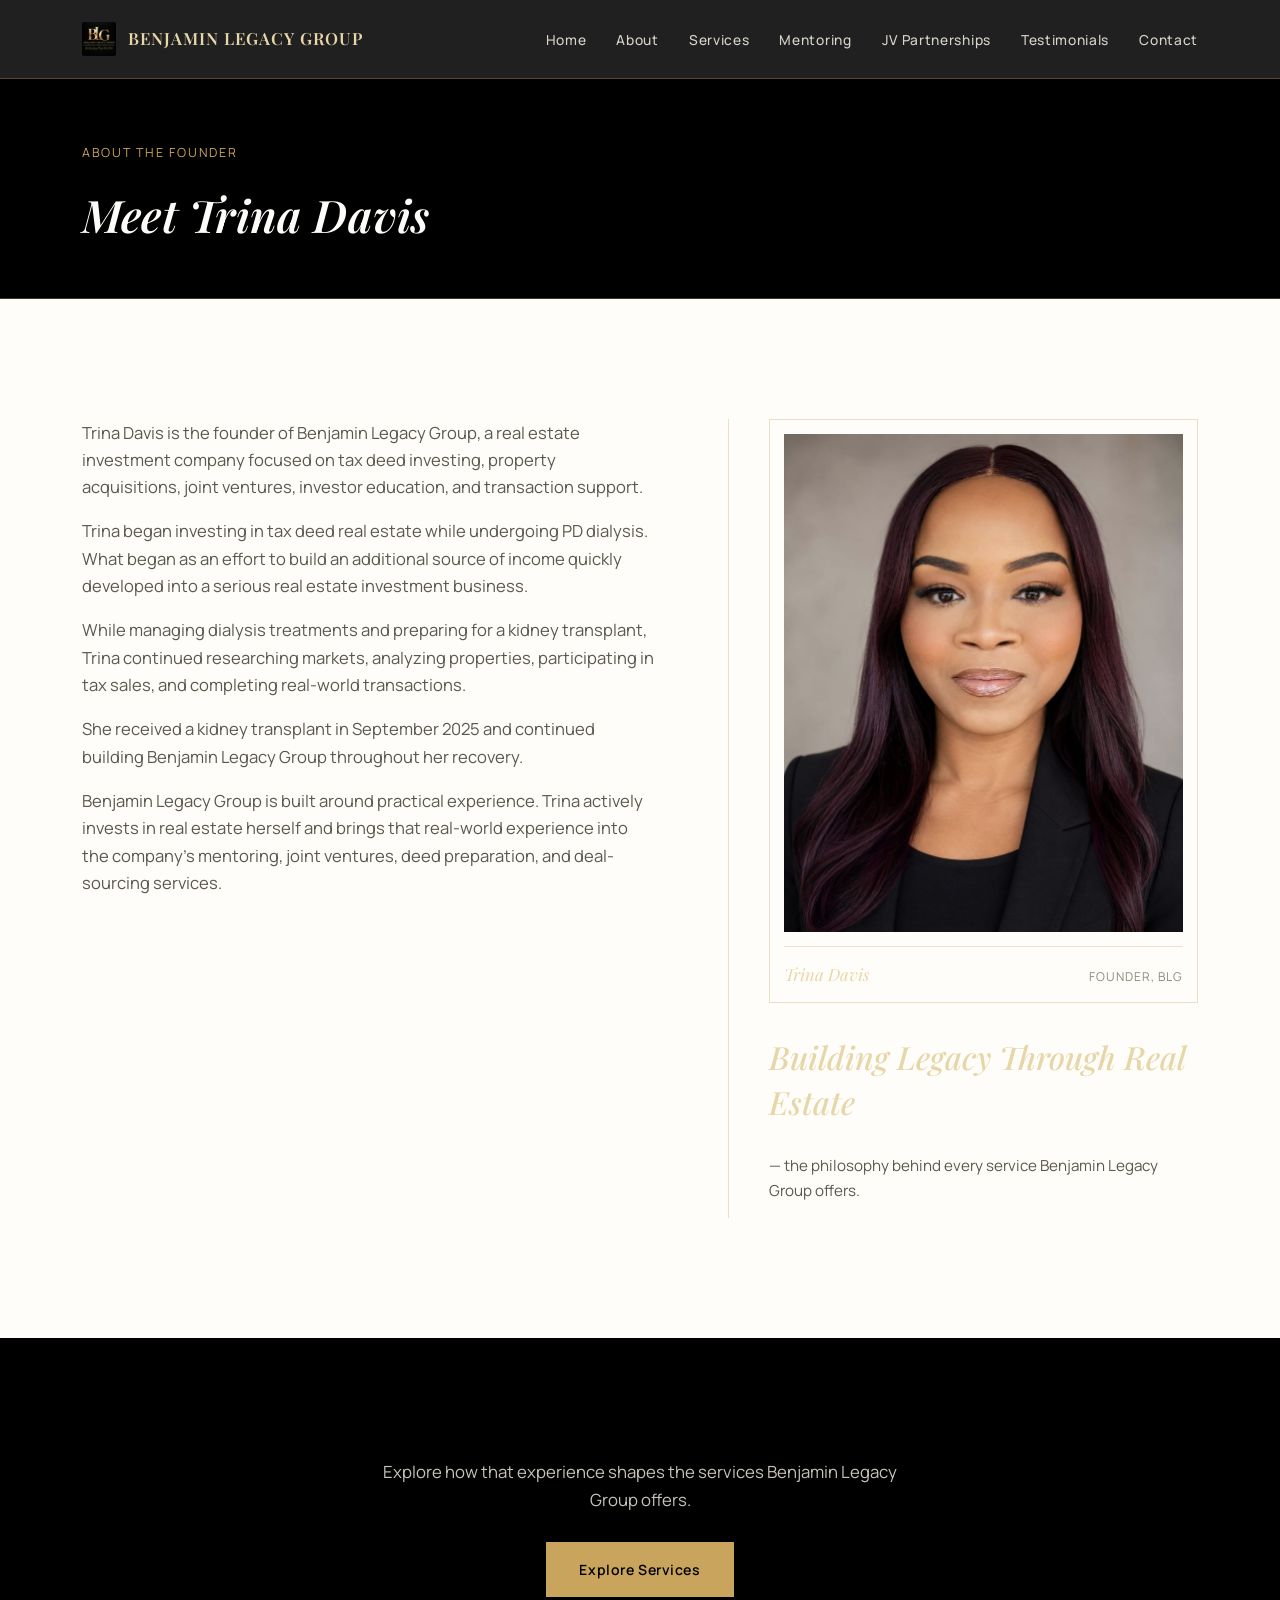
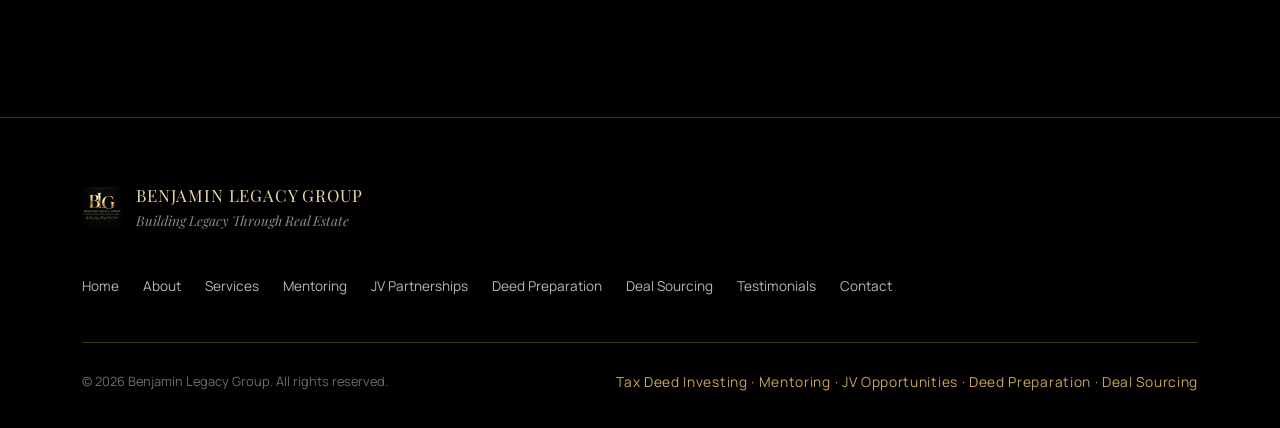
==== about.html @ 8f9baeed "Update about.html" ====
<!DOCTYPE html>
<html lang="en">
<head>
<meta charset="UTF-8">
<meta name="viewport" content="width=device-width, initial-scale=1.0">
<title>About Trina Davis — Benjamin Legacy Group</title>
<link rel="preconnect" href="https://fonts.googleapis.com">
<link rel="preconnect" href="https://fonts.gstatic.com" crossorigin>
<link href="https://fonts.googleapis.com/css2?family=Playfair+Display:ital,wght@0,500;0,600;0,700;1,500;1,600&family=Manrope:wght@400;500;600;700&display=swap" rel="stylesheet">
<link rel="stylesheet" href="styles.css">
</head>
<body>

<nav class="site-nav">
  <div class="nav-row">
    <a href="index.html" class="brand-mark">
      <img src="images/logo-small.jpg" alt="Benjamin Legacy Group mark">
      <span>BENJAMIN&nbsp;LEGACY&nbsp;GROUP</span>
    </a>
    <button class="nav-toggle" id="navToggle" aria-expanded="false" aria-controls="navLinks">Menu</button>
    <ul class="nav-links" id="navLinks">
      <li><a href="index.html">Home</a></li>
      <li><a href="about.html">About</a></li>
      <li class="has-dropdown">
        <a href="services.html">Services</a>
        <ul class="dropdown">
          <li><a href="deed-prep.html">Deed Preparation</a></li>
          <li><a href="deal-sourcing.html">Deal Sourcing</a></li>
        </ul>
      </li>
      <li><a href="mentoring.html">Mentoring</a></li>
      <li><a href="jv.html">JV Partnerships</a></li>
      <li><a href="testimonials.html">Testimonials</a></li>
      <li><a href="contact.html">Contact</a></li>
    </ul>
  </div>
</nav>

<div class="page-header">
  <div class="container">
    <div class="eyebrow">About the Founder</div>
    <h1>Meet Trina Davis</h1>
  </div>
</div>

<section class="on-white">
  <div class="container about-grid">
    <div class="about-copy">
      <p>Trina Davis is the founder of Benjamin Legacy Group, a real estate investment company focused on tax deed investing, property acquisitions, joint ventures, investor education, and transaction support.</p>
      <p>Trina began investing in tax deed real estate while undergoing PD dialysis. What began as an effort to build an additional source of income quickly developed into a serious real estate investment business.</p>
      <p>While managing dialysis treatments and preparing for a kidney transplant, Trina continued researching markets, analyzing properties, participating in tax sales, and completing real-world transactions.</p>
      <p>She received a kidney transplant in September 2025 and continued building Benjamin Legacy Group throughout her recovery.</p>
      <p>Benjamin Legacy Group is built around practical experience. Trina actively invests in real estate herself and brings that real-world experience into the company's mentoring, joint ventures, deed preparation, and deal-sourcing services.</p>
    </div>
    <div class="about-side">
     <div class="founder-photo-frame" style="margin-bottom:32px;">
  <img src="images/headshot.jpg" alt="Trina Davis, founder of Benjamin Legacy Group">
  <div class="founder-photo-cap">
    <span class="fp-name">Trina Davis</span>
    <span class="fp-role">Founder, BLG</span>
  </div>
</div> <div class="founder-quote">Building Legacy Through Real Estate</div>
      <p class="signoff">— the philosophy behind every service Benjamin Legacy Group offers.</p>
    </div>
  </div>
</section>

<section class="on-dark">
  <div class="container" style="text-align:center;">
    <p style="max-width:560px; margin:0 auto 28px; color:#c7c3b8; font-size:1.05rem;">Explore how that experience shapes the services Benjamin Legacy Group offers.</p>
    <a href="services.html" class="btn btn-gold">Explore Services</a>
  </div>
</section>

<footer>
  <div class="container">
    <div class="footer-top">
      <div class="footer-brand">
        <img src="images/logo-small.jpg" alt="Benjamin Legacy Group mark">
        <div class="footer-brand-text">
          <div class="name">BENJAMIN LEGACY GROUP</div>
          <div class="tag">Building Legacy Through Real Estate</div>
        </div>
      </div>
      <ul class="footer-nav">
        <li><a href="index.html">Home</a></li>
        <li><a href="about.html">About</a></li>
        <li><a href="services.html">Services</a></li>
        <li><a href="mentoring.html">Mentoring</a></li>
        <li><a href="jv.html">JV Partnerships</a></li>
        <li><a href="deed-prep.html">Deed Preparation</a></li>
        <li><a href="deal-sourcing.html">Deal Sourcing</a></li>
        <li><a href="testimonials.html">Testimonials</a></li>
        <li><a href="contact.html">Contact</a></li>
      </ul>
    </div>
    <div class="footer-bottom">
      <span>&copy; 2026 Benjamin Legacy Group. All rights reserved.</span>
      <span class="services-line">Tax Deed Investing · Mentoring · JV Opportunities · Deed Preparation · Deal Sourcing</span>
    </div>
  </div>
</footer>

<script src="nav.js"></script>
</body>
</html>
---- styles.css ----
:root{
    --black:#000000;
    --charcoal:#0a0705;
    --charcoal-2:#120e0a;
    --gold:#c9a45c;
    --gold-light:#e7d6a8;
    --gold-deep:#8a6a2f;
    --off-white:#f6f3ec;
    --white:#fffdf9;
    --ink:#1c1a17;
    --ink-soft:#5c584f;
    --hairline: rgba(201,164,92,0.35);
    --hairline-dark: rgba(201,164,92,0.32);
    --serif: 'Playfair Display', Georgia, serif;
    --sans: 'Manrope', -apple-system, BlinkMacSystemFont, 'Segoe UI', sans-serif;
    --max: 1180px;
  }

  *{box-sizing:border-box;}
  html{scroll-behavior:smooth;}
  @media (prefers-reduced-motion: reduce){
    html{scroll-behavior:auto;}
    *{animation-duration:0.001ms !important; animation-iteration-count:1 !important; transition-duration:0.001ms !important;}
  }
  body{
    margin:0;
    font-family:var(--sans);
    color:var(--ink);
    background:var(--white);
    line-height:1.65;
    -webkit-font-smoothing:antialiased;
  }
  h1,h2,h3,h4{
    font-family:var(--serif);
    font-weight:600;
    margin:0 0 0.5em;
    letter-spacing:0.005em;
  }
  p{margin:0 0 1em;}
  a{color:inherit;}
  img{max-width:100%; display:block;}
  .container{
    max-width:var(--max);
    margin:0 auto;
    padding:0 32px;
  }
  section{padding:120px 0;}
  @media (max-width:720px){
    section{padding:76px 0;}
    .container{padding:0 22px;}
  }

  /* ---------- Focus states ---------- */
  a:focus-visible, button:focus-visible, select:focus-visible, input:focus-visible, textarea:focus-visible{
    outline:2px solid var(--gold);
    outline-offset:3px;
  }

  /* ---------- Nav ---------- */
  .site-nav{
    position:sticky; top:0; z-index:100;
    background:rgba(14,14,15,0.92);
    backdrop-filter:saturate(140%) blur(10px);
    border-bottom:1px solid var(--hairline-dark);
  }
  .nav-row{
    max-width:var(--max); margin:0 auto; padding:0 32px;
    display:flex; align-items:center; justify-content:space-between;
    height:78px;
  }
  .brand-mark{
    display:flex; align-items:center; gap:12px;
    text-decoration:none; color:var(--white);
  }
  .brand-mark img{height:34px; width:34px; object-fit:cover; border-radius:2px;}
  .brand-mark span{
    font-family:var(--serif); font-weight:600; font-size:1.05rem;
    letter-spacing:0.06em; color:var(--gold-light);
  }
  .nav-links{
    display:flex; gap:30px; list-style:none; margin:0; padding:0;
  }
  .nav-links a{
    font-size:0.86rem; text-decoration:none; color:#d8d4c9;
    letter-spacing:0.05em; font-weight:500;
    padding:8px 0; border-bottom:1px solid transparent;
    transition:color .2s ease, border-color .2s ease;
    white-space:nowrap;
  }
  .nav-links a:hover{color:var(--gold-light); border-color:var(--gold);}
  .has-dropdown{position:relative;}
  .dropdown{
    position:absolute; top:100%; left:-14px;
    min-width:200px; margin:0; padding:8px 0; list-style:none;
    background:var(--black); border:1px solid var(--hairline-dark);
    opacity:0; visibility:hidden; transform:translateY(6px);
    transition:opacity .18s ease, transform .18s ease, visibility .18s;
  }
  .has-dropdown:hover .dropdown, .has-dropdown:focus-within .dropdown{
    opacity:1; visibility:visible; transform:translateY(0);
  }
  .dropdown a{display:block; padding:11px 20px; font-size:0.82rem; border-bottom:none;}
  .dropdown a:hover{background:rgba(201,164,92,0.08);}
  .nav-toggle{
    display:none; background:none; border:1px solid var(--hairline);
    color:var(--gold-light); font-size:0.8rem; letter-spacing:0.05em;
    padding:9px 16px; cursor:pointer; font-family:var(--sans);
  }
  @media (max-width:960px){
    .nav-links{
      position:absolute; top:78px; left:0; right:0;
      background:var(--black);
      flex-direction:column; gap:0;
      max-height:0; overflow:hidden;
      border-bottom:1px solid var(--hairline-dark);
      transition:max-height .3s ease;
    }
    .nav-links.open{max-height:520px;}
    .nav-links a{
      display:block; padding:16px 32px; border-bottom:1px solid var(--hairline-dark);
      width:100%;
    }
    .nav-toggle{display:block;}
    .dropdown{
      position:static; opacity:1; visibility:visible; transform:none;
      border:none; padding:0; background:transparent;
    }
    .dropdown a{padding:12px 32px 12px 52px; font-size:0.8rem; color:#a9a59a; border-bottom:1px solid var(--hairline-dark);}
  }

  /* ---------- Hero ---------- */
  .hero{
    background:
      radial-gradient(ellipse 900px 500px at 50% -10%, rgba(201,164,92,0.10), transparent 60%),
      var(--black);
    color:var(--white);
    padding:96px 0 110px;
    text-align:center;
    position:relative;
    overflow:hidden;
  }
  .hero::before{
    content:"";
    position:absolute; inset:0;
    background-image:
      linear-gradient(var(--hairline-dark) 1px, transparent 1px),
      linear-gradient(90deg, var(--hairline-dark) 1px, transparent 1px);
    background-size:64px 64px;
    opacity:0.12;
    mask-image:radial-gradient(ellipse 70% 60% at 50% 20%, black, transparent 75%);
  }
  .hero-skyline{
    position:absolute; left:0; right:0; bottom:0; height:190px;
    z-index:0; opacity:0.5;
    pointer-events:none;
  }
  .hero-inner{position:relative; z-index:1; max-width:900px; margin:0 auto;}
  .hero-logo{
    width:min(320px, 56vw);
    margin:0 auto 40px;
    opacity:0;
    animation: hero-rise .9s ease-out .1s forwards;
  }
  .hero-logo img{border-radius:4px;}
  .hero-kicker{
    font-size:0.78rem; letter-spacing:0.16em; text-transform:uppercase;
    color:var(--gold);
    margin-bottom:22px;
    opacity:0;
    animation: hero-rise .9s ease-out .45s forwards;
  }
  .hero h1{
    font-size:clamp(1.5rem, 3.4vw, 2.6rem);
    font-style:italic;
    font-weight:500;
    color:var(--white);
    line-height:1.2;
    margin-bottom:22px;
    white-space:normal;
    opacity:0;
    animation: hero-rise .9s ease-out .3s forwards;
  }
  @media (min-width:600px){
    .hero h1{white-space:nowrap;}
  }
  .hero-sub{
    font-size:1.05rem;
    color:#c7c3b8;
    max-width:540px;
    margin:0 auto 42px;
    opacity:0;
    animation: hero-rise .9s ease-out .6s forwards;
  }
  .hero-ctas{
    display:flex; gap:18px; justify-content:center; flex-wrap:wrap;
    opacity:0;
    animation: hero-rise .9s ease-out .75s forwards;
  }
  @keyframes hero-rise{
    from{opacity:0; transform:translateY(14px);}
    to{opacity:1; transform:translateY(0);}
  }

  .btn{
    display:inline-block;
    padding:15px 32px;
    font-family:var(--sans);
    font-size:0.88rem;
    font-weight:600;
    letter-spacing:0.04em;
    text-decoration:none;
    border:1px solid transparent;
    cursor:pointer;
    transition:background .2s ease, color .2s ease, border-color .2s ease;
  }
  .btn-gold{background:var(--gold); color:var(--black);}
  .btn-gold:hover{background:var(--gold-light);}
  .btn-outline{border-color:var(--hairline); color:var(--white); background:transparent;}
  .btn-outline:hover{border-color:var(--gold); color:var(--gold-light);}
  .btn-outline-ink{border-color:rgba(28,26,23,0.3); color:var(--ink); background:transparent;}
  .btn-outline-ink:hover{border-color:var(--gold-deep); color:var(--gold-deep);}

  /* ---------- Section headers ---------- */
  .section-head{max-width:640px; margin-bottom:64px;}
  .section-head h2{font-size:clamp(1.9rem, 3.6vw, 2.7rem); line-height:1.2;}
  .section-head p{font-size:1.05rem;}
  .on-dark .section-head h2{color:var(--white);}
  .on-dark .section-head p{color:#c7c3b8;}
  .on-light .section-head h2{color:var(--ink);}
  .on-light .section-head p{color:var(--ink-soft);}
  .rule{
    width:52px; height:2px; background:var(--gold); margin-bottom:22px;
  }

  .on-dark{background:var(--black); color:var(--white);}
  .on-charcoal{background:var(--charcoal); color:var(--white);}
  .on-light{background:var(--off-white); color:var(--ink);}
  .on-white{background:var(--white); color:var(--ink);}

  /* ---------- Services (numbered, visual hierarchy) ---------- */
  .service-row{
    display:grid;
    grid-template-columns:120px 1fr;
    gap:36px;
    padding:44px 0;
    border-top:1px solid var(--hairline);
    align-items:start;
  }
  .service-row:last-child{border-bottom:1px solid var(--hairline);}
  .service-num{
    font-family:var(--serif); font-style:italic; font-weight:600;
    font-size:2.6rem; line-height:1; color:var(--gold);
  }
  .service-row h3{font-size:1.5rem; color:var(--ink); margin-bottom:10px;}
  .service-row p{color:var(--ink-soft); margin:0; max-width:560px; font-size:1.02rem;}
  @media (max-width:720px){
    .service-row{grid-template-columns:56px 1fr; gap:20px; padding:32px 0;}
    .service-num{font-size:1.8rem;}
  }

  /* ---------- Founder teaser ---------- */
  .founder-teaser{
    display:grid; grid-template-columns:1fr 1fr; gap:64px; align-items:center;
  }
  .founder-teaser .tag{
    font-size:0.78rem; letter-spacing:0.14em; text-transform:uppercase; color:var(--gold);
    margin-bottom:16px;
  }
  .founder-teaser h2{color:var(--white); font-size:clamp(1.8rem,3.2vw,2.4rem);}
  .founder-teaser p{color:#c7c3b8; font-size:1.05rem;}
  @media (max-width:860px){
    .founder-teaser{grid-template-columns:1fr;}
  }
  .founder-quote{
    font-family:var(--serif); font-style:italic; font-weight:500;
    font-size:clamp(1.5rem,2.6vw,2rem);
    color:var(--gold-light);
    border-left:2px solid var(--gold);
    padding-left:28px;
    line-height:1.4;
  }
  .founder-photo-frame{
    position:relative;
    border:1px solid var(--hairline);
    padding:14px;
  }
  .founder-photo-frame img{
    width:100%; height:auto; display:block; filter:grayscale(8%);
  }
  .founder-photo-cap{
    display:flex; justify-content:space-between; align-items:baseline;
    padding-top:14px; border-top:1px solid var(--hairline-dark); margin-top:14px;
  }
  .founder-photo-cap .fp-name{
    font-family:var(--serif); font-style:italic; color:var(--gold-light); font-size:1.05rem;
  }
  .founder-photo-cap .fp-role{
    font-size:0.76rem; letter-spacing:0.08em; text-transform:uppercase; color:#8d8a80;
  }

  /* ---------- About ---------- */
  .about-grid{
    display:grid; grid-template-columns:1.1fr 0.9fr; gap:72px;
  }
  @media (max-width:860px){
    .about-grid{grid-template-columns:1fr; gap:40px;}
  }
  .about-copy p{color:var(--ink-soft); font-size:1.04rem;}
  .about-side{
    border-left:1px solid var(--hairline);
    padding-left:40px;
  }
  @media (max-width:860px){
    .about-side{border-left:none; border-top:1px solid var(--hairline); padding-left:0; padding-top:32px;}
  }
  .about-side .founder-quote{border-left:none; padding-left:0;}
  .about-side .signoff{
    margin-top:28px; font-size:0.95rem; color:var(--ink-soft);
  }

  /* ---------- Pathway / process steps (genuine sequences) ---------- */
  .pathway{
    display:flex; flex-direction:column;
  }
  .pathway-step{
    display:grid; grid-template-columns:56px 1fr; gap:26px;
    padding-bottom:36px; position:relative;
  }
  .pathway-step:last-child{padding-bottom:0;}
  .pathway-marker{
    display:flex; flex-direction:column; align-items:center;
  }
  .pathway-dot{
    width:12px; height:12px; border-radius:50%;
    background:var(--gold); flex:none;
    margin-top:6px;
  }
  .pathway-line{
    width:1px; flex:1;
    background:var(--hairline-dark);
    margin-top:6px;
  }
  .on-light .pathway-line{background:var(--hairline);}
  .pathway-step:last-child .pathway-line{display:none;}
  .pathway-body h4{
    font-size:1.18rem; margin-bottom:6px;
  }
  .on-dark .pathway-body h4{color:var(--white);}
  .on-light .pathway-body h4{color:var(--ink);}
  .pathway-body p{
    margin:0; font-size:0.98rem;
  }
  .on-dark .pathway-body p{color:#b9b6ab;}
  .on-light .pathway-body p{color:var(--ink-soft);}

  .mentoring-close{
    margin-top:48px; padding-top:40px; border-top:1px solid var(--hairline-dark);
    max-width:640px; color:#c7c3b8; font-size:1.02rem;
  }
  .tag-strip{
    display:flex; flex-wrap:wrap; gap:12px; margin-bottom:56px;
  }
  .tag-strip span{
    border:1px solid var(--hairline); color:var(--gold-light);
    font-size:0.82rem; letter-spacing:0.03em;
    padding:9px 18px;
  }

  /* ---------- JV process (horizontal on wide) ---------- */
  .jv-flow{
    display:grid; grid-template-columns:repeat(3,1fr); gap:34px 40px;
    margin-bottom:52px;
  }
  @media (max-width:860px){ .jv-flow{grid-template-columns:1fr;} }
  .jv-step{
    border-top:2px solid var(--gold);
    padding-top:18px;
  }
  .jv-step .step-no{
    font-family:var(--serif); font-style:italic; color:var(--gold-deep);
    font-size:1rem; margin-bottom:10px; display:block;
  }
  .jv-step h4{font-size:1.08rem; margin-bottom:8px; color:var(--ink);}
  .jv-step p{font-size:0.96rem; color:var(--ink-soft); margin:0;}

  /* ---------- Deed prep two-column ---------- */
  .deed-columns{
    display:grid; grid-template-columns:1fr 1fr; gap:56px;
    margin-bottom:50px;
  }
  @media (max-width:720px){ .deed-columns{grid-template-columns:1fr;} }
  .deed-col h4{
    font-size:0.8rem; letter-spacing:0.1em; text-transform:uppercase;
    color:var(--gold); margin-bottom:20px; font-family:var(--sans); font-weight:700;
  }
  .deed-col ul{
    list-style:none; margin:0; padding:0;
  }
  .deed-col li{
    padding:14px 0; border-top:1px solid var(--hairline-dark);
    color:#d3cfc3; font-size:0.98rem;
  }
  .deed-col li:last-child{border-bottom:1px solid var(--hairline-dark);}
  .deed-note{
    font-size:0.85rem; color:#8d8a80; font-style:italic; margin-top:10px;
  }
  .disclaimer-box{
    border:1px solid var(--hairline-dark);
    padding:22px 26px;
    font-size:0.92rem;
    color:#c7c3b8;
    max-width:640px;
  }
  .addon-box{
    border-left:2px solid var(--gold);
    padding:6px 0 6px 24px;
    max-width:640px;
    margin-bottom:36px;
  }
  .addon-box .addon-label{
    font-size:0.78rem; letter-spacing:0.1em; text-transform:uppercase;
    color:var(--gold); margin-bottom:8px; display:block;
  }
  .addon-box p{color:#c7c3b8; font-size:0.98rem; margin:0;}

  /* ---------- Testimonials ---------- */
  .testimonial-note{
    font-size:0.85rem; color:var(--ink-soft); font-style:italic; margin-bottom:44px;
  }
  .testimonial-grid{
    display:grid; grid-template-columns:repeat(3,1fr); gap:40px;
  }
  @media (max-width:860px){ .testimonial-grid{grid-template-columns:1fr;} }
  .testimonial{
    padding-top:26px; border-top:2px solid var(--gold);
  }
  .testimonial p.quote{
    font-family:var(--serif); font-style:italic; font-size:1.14rem;
    color:var(--ink); line-height:1.5; margin-bottom:18px;
  }
  .testimonial .attr{
    font-size:0.86rem; color:var(--ink-soft); letter-spacing:0.02em;
  }

  /* ---------- Contact ---------- */
  .contact-grid{
    display:grid; grid-template-columns:1fr 1fr; gap:70px; align-items:start;
  }
  @media (max-width:860px){ .contact-grid{grid-template-columns:1fr; gap:40px;} }
  .contact-info h3{color:var(--white); font-size:1.4rem; margin-bottom:14px;}
  .contact-info p{color:#c7c3b8;}
  .contact-line{
    display:flex; gap:12px; margin-bottom:10px; font-size:0.98rem; color:#d3cfc3;
  }
  .contact-line a{
    text-decoration: none;
  }
  .contact-line span.label{color:var(--gold); min-width:64px; display:inline-block;}
  form.contact-form{display:grid; gap:18px;}
  .field{display:flex; flex-direction:column; gap:8px;}
  .field label{font-size:0.82rem; letter-spacing:0.04em; color:var(--gold-light);}
  .field input, .field select, .field textarea{
    background:var(--charcoal-2);
    border:1px solid var(--hairline-dark);
    color:var(--white);
    padding:13px 14px;
    font-family:var(--sans);
    font-size:0.96rem;
  }
  .field textarea{resize:vertical; min-height:110px;}
  .field input::placeholder, .field textarea::placeholder{color:#7a776d;}

  /* ---------- Footer ---------- */
  footer{background:var(--black); border-top:1px solid var(--hairline-dark); padding:64px 0 34px;}
  .footer-top{
    display:flex; justify-content:space-between; flex-wrap:wrap; gap:40px;
    padding-bottom:44px; border-bottom:1px solid var(--hairline-dark); margin-bottom:28px;
  }
  .footer-brand{display:flex; align-items:center; gap:14px;}
  .footer-brand img{height:40px; width:40px; border-radius:3px;}
  .footer-brand-text .name{font-family:var(--serif); color:var(--gold-light); font-size:1.05rem; letter-spacing:0.05em;}
  .footer-brand-text .tag{font-size:0.85rem; color:#8d8a80; font-style:italic; font-family:var(--serif);}
  .footer-nav{display:flex; gap:24px; flex-wrap:wrap; list-style:none; margin:0; padding:0;}
  .footer-nav a{font-size:0.85rem; color:#b9b6ab; text-decoration:none;}
  .footer-nav a:hover{color:var(--gold);}
  .footer-bottom{
    display:flex; justify-content:space-between; flex-wrap:wrap; gap:12px;
    font-size:0.8rem; color:#6f6c62;
  }

  .services-line{
    font-size:0.86rem; letter-spacing:0.05em; color:var(--gold);
  }

/* ---------- Interior page header (used on non-home pages) ---------- */
.page-header{
  padding:64px 0 46px;
  background:var(--black);
  color:var(--white);
  border-bottom:1px solid var(--hairline-dark);
}
.page-header .eyebrow{
  font-size:0.78rem; letter-spacing:0.14em; text-transform:uppercase;
  color:var(--gold); margin-bottom:14px;
}
.page-header h1{
  font-size:clamp(1.9rem, 3.6vw, 2.8rem);
  font-style:italic; color:var(--white); margin:0;
}
.page-header p{
  color:#c7c3b8; max-width:600px; margin-top:14px; font-size:1.02rem;
}

/* ---------- Link-out from a service row to its own page ---------- */
.service-link{
  display:inline-block; margin-top:12px;
  font-size:0.86rem; color:var(--gold-deep);
  text-decoration:none; border-bottom:1px solid var(--hairline);
  padding-bottom:2px;
}
.service-link:hover{color:var(--gold-deep); border-color:var(--gold-deep);}

/* ---------- Contact form success state ---------- */
.form-success{
  display:none; margin-top:6px; padding:16px 20px;
  border:1px solid var(--hairline); color:var(--gold-light); font-size:0.92rem;
}
.form-success.visible{display:block;}
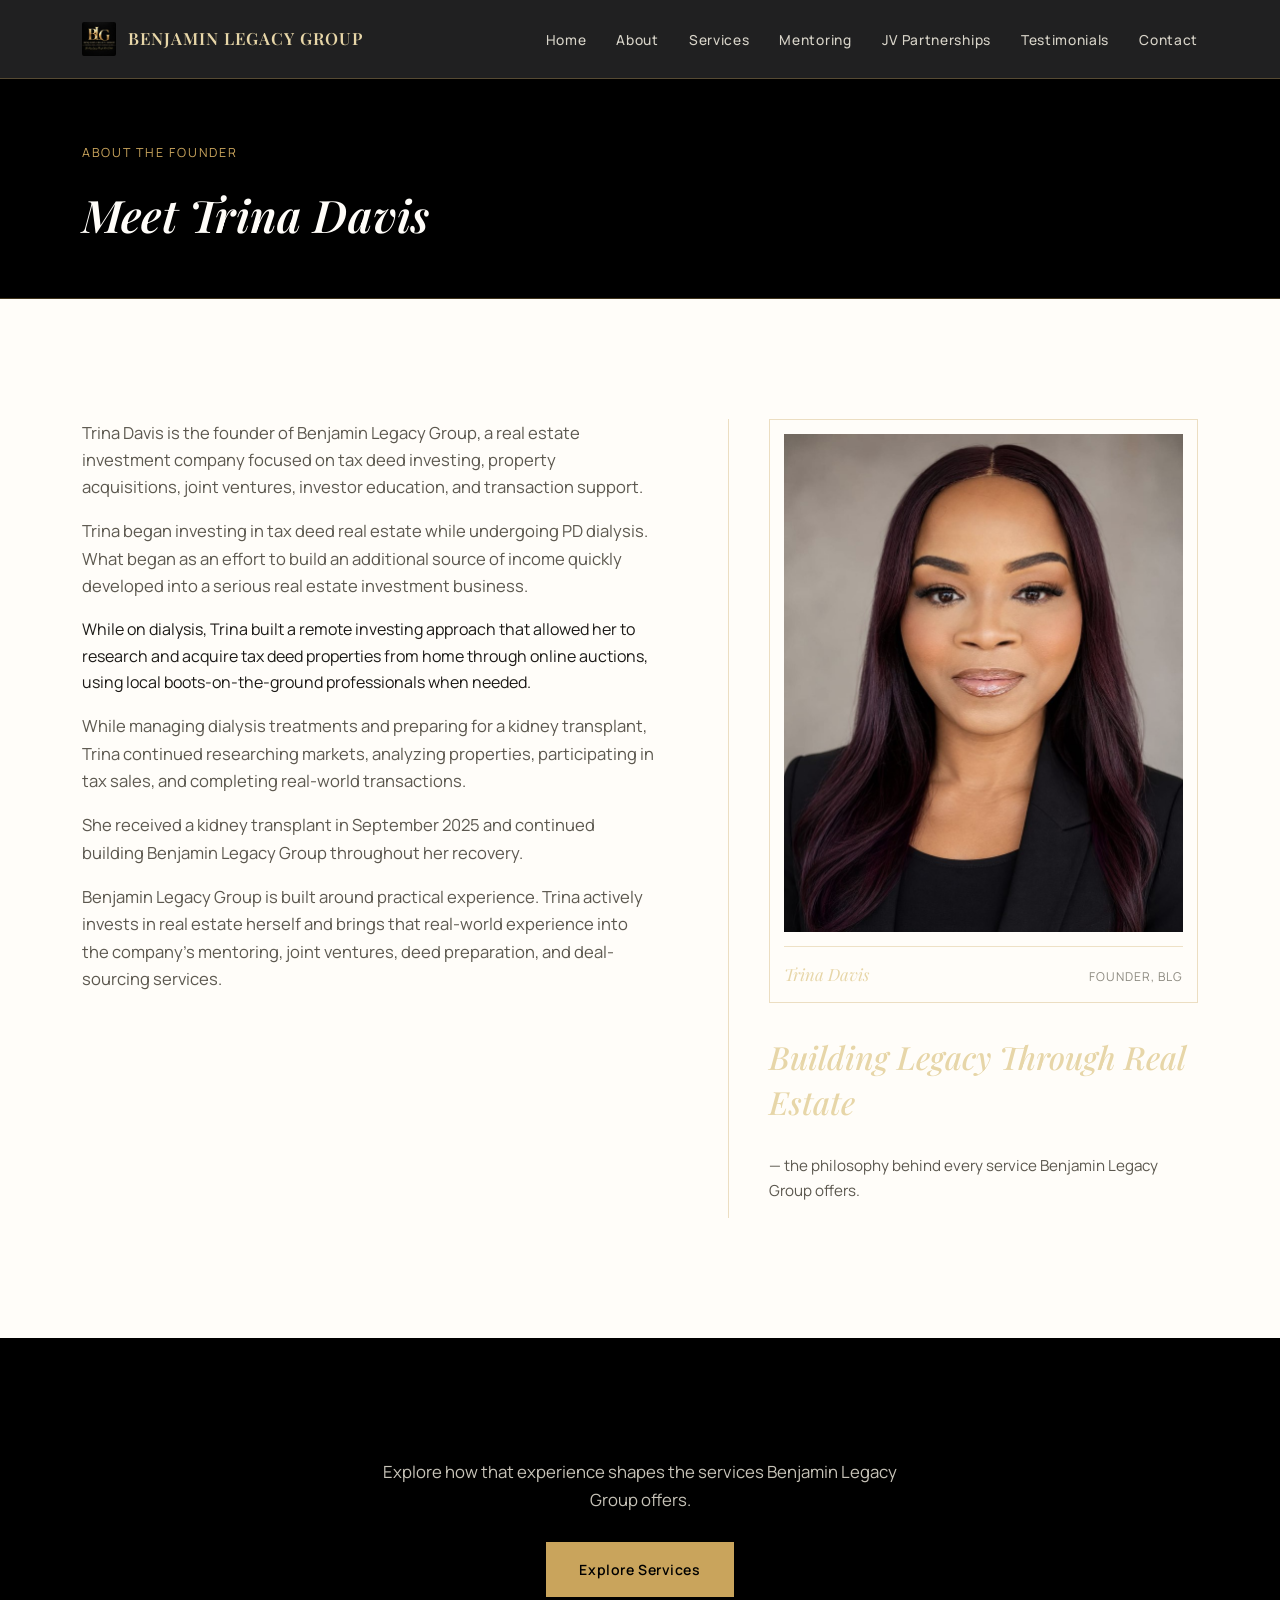
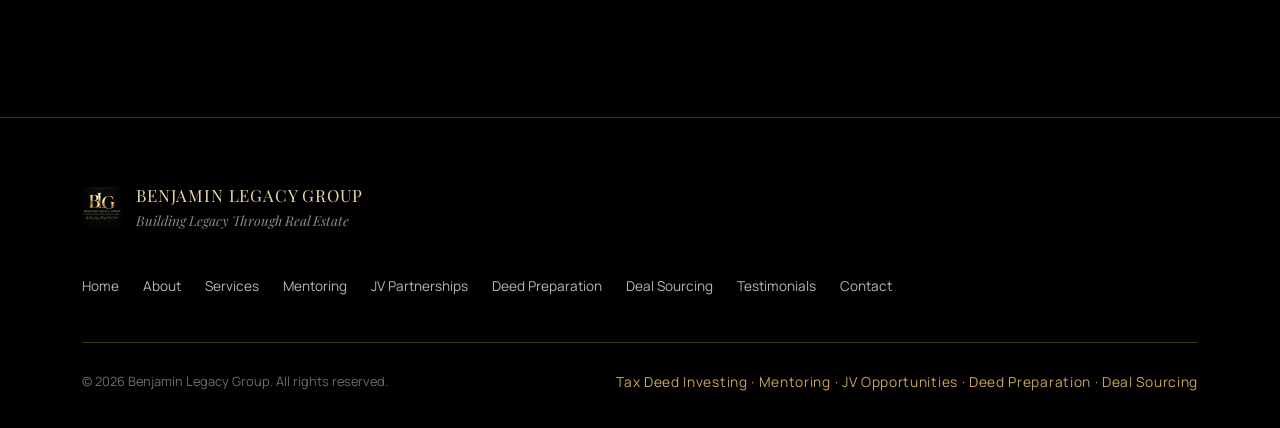
==== commit 4579dc4b: "Update about.html" ====
--- a/about.html
+++ b/about.html
@@ -48,6 +48,7 @@
     <div class="about-copy">
       <p>Trina Davis is the founder of Benjamin Legacy Group, a real estate investment company focused on tax deed investing, property acquisitions, joint ventures, investor education, and transaction support.</p>
       <p>Trina began investing in tax deed real estate while undergoing PD dialysis. What began as an effort to build an additional source of income quickly developed into a serious real estate investment business.</p>
+      <p></p>While on dialysis, Trina built a remote investing approach that allowed her to research and acquire tax deed properties from home through online auctions, using local boots-on-the-ground professionals when needed.</p>
       <p>While managing dialysis treatments and preparing for a kidney transplant, Trina continued researching markets, analyzing properties, participating in tax sales, and completing real-world transactions.</p>
       <p>She received a kidney transplant in September 2025 and continued building Benjamin Legacy Group throughout her recovery.</p>
       <p>Benjamin Legacy Group is built around practical experience. Trina actively invests in real estate herself and brings that real-world experience into the company's mentoring, joint ventures, deed preparation, and deal-sourcing services.</p>
--- a/styles.css
+++ b/styles.css
@@ -127,6 +127,9 @@
     }
     .dropdown a{padding:12px 32px 12px 52px; font-size:0.8rem; color:#a9a59a; border-bottom:1px solid var(--hairline-dark);}
   }
+@media (max-width:480px){
+  .brand-mark span{display:none;}
+}
 
   /* ---------- Hero ---------- */
   .hero{
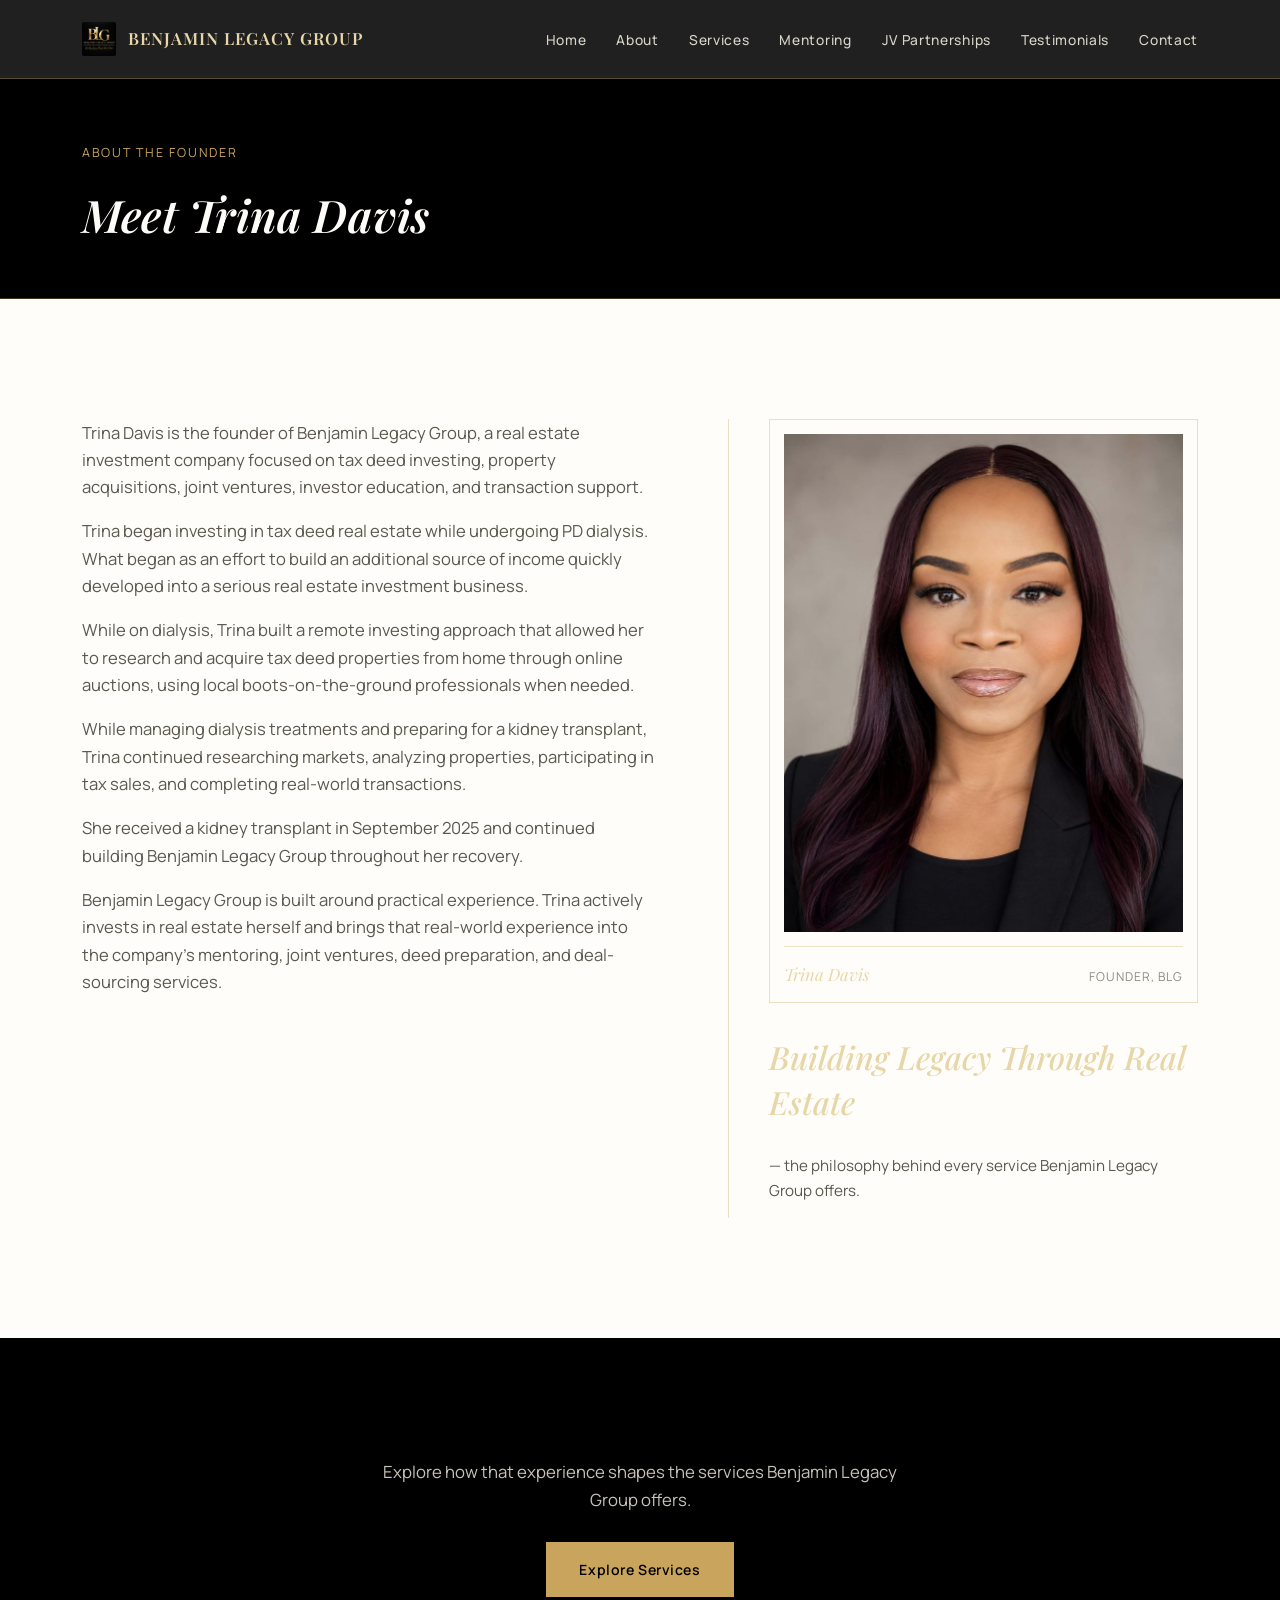
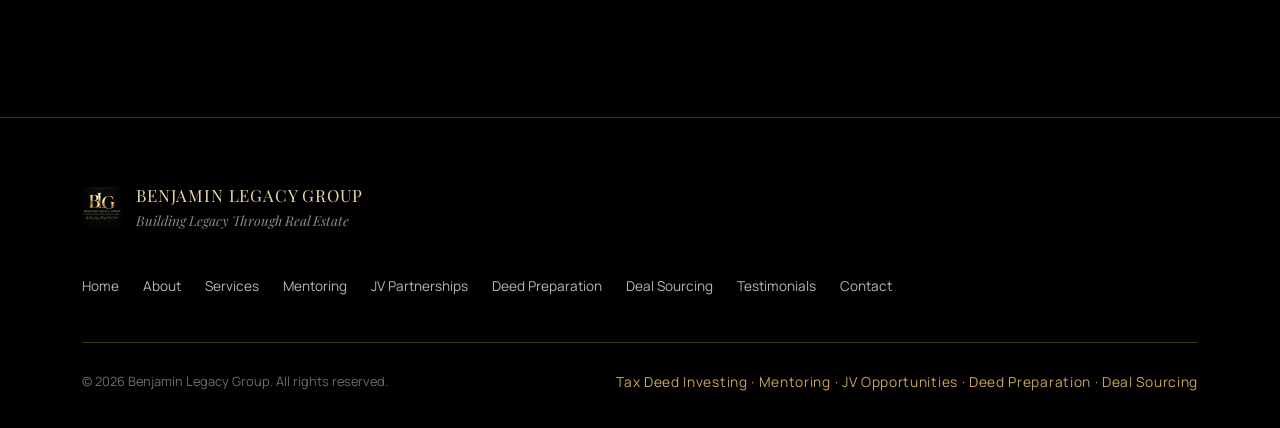
==== commit 0ddc56a7: "Update about.html" ====
--- a/about.html
+++ b/about.html
@@ -48,7 +48,7 @@
     <div class="about-copy">
       <p>Trina Davis is the founder of Benjamin Legacy Group, a real estate investment company focused on tax deed investing, property acquisitions, joint ventures, investor education, and transaction support.</p>
       <p>Trina began investing in tax deed real estate while undergoing PD dialysis. What began as an effort to build an additional source of income quickly developed into a serious real estate investment business.</p>
-      <p></p>While on dialysis, Trina built a remote investing approach that allowed her to research and acquire tax deed properties from home through online auctions, using local boots-on-the-ground professionals when needed.</p>
+      <p>While on dialysis, Trina built a remote investing approach that allowed her to research and acquire tax deed properties from home through online auctions, using local boots-on-the-ground professionals when needed.</p>
       <p>While managing dialysis treatments and preparing for a kidney transplant, Trina continued researching markets, analyzing properties, participating in tax sales, and completing real-world transactions.</p>
       <p>She received a kidney transplant in September 2025 and continued building Benjamin Legacy Group throughout her recovery.</p>
       <p>Benjamin Legacy Group is built around practical experience. Trina actively invests in real estate herself and brings that real-world experience into the company's mentoring, joint ventures, deed preparation, and deal-sourcing services.</p>
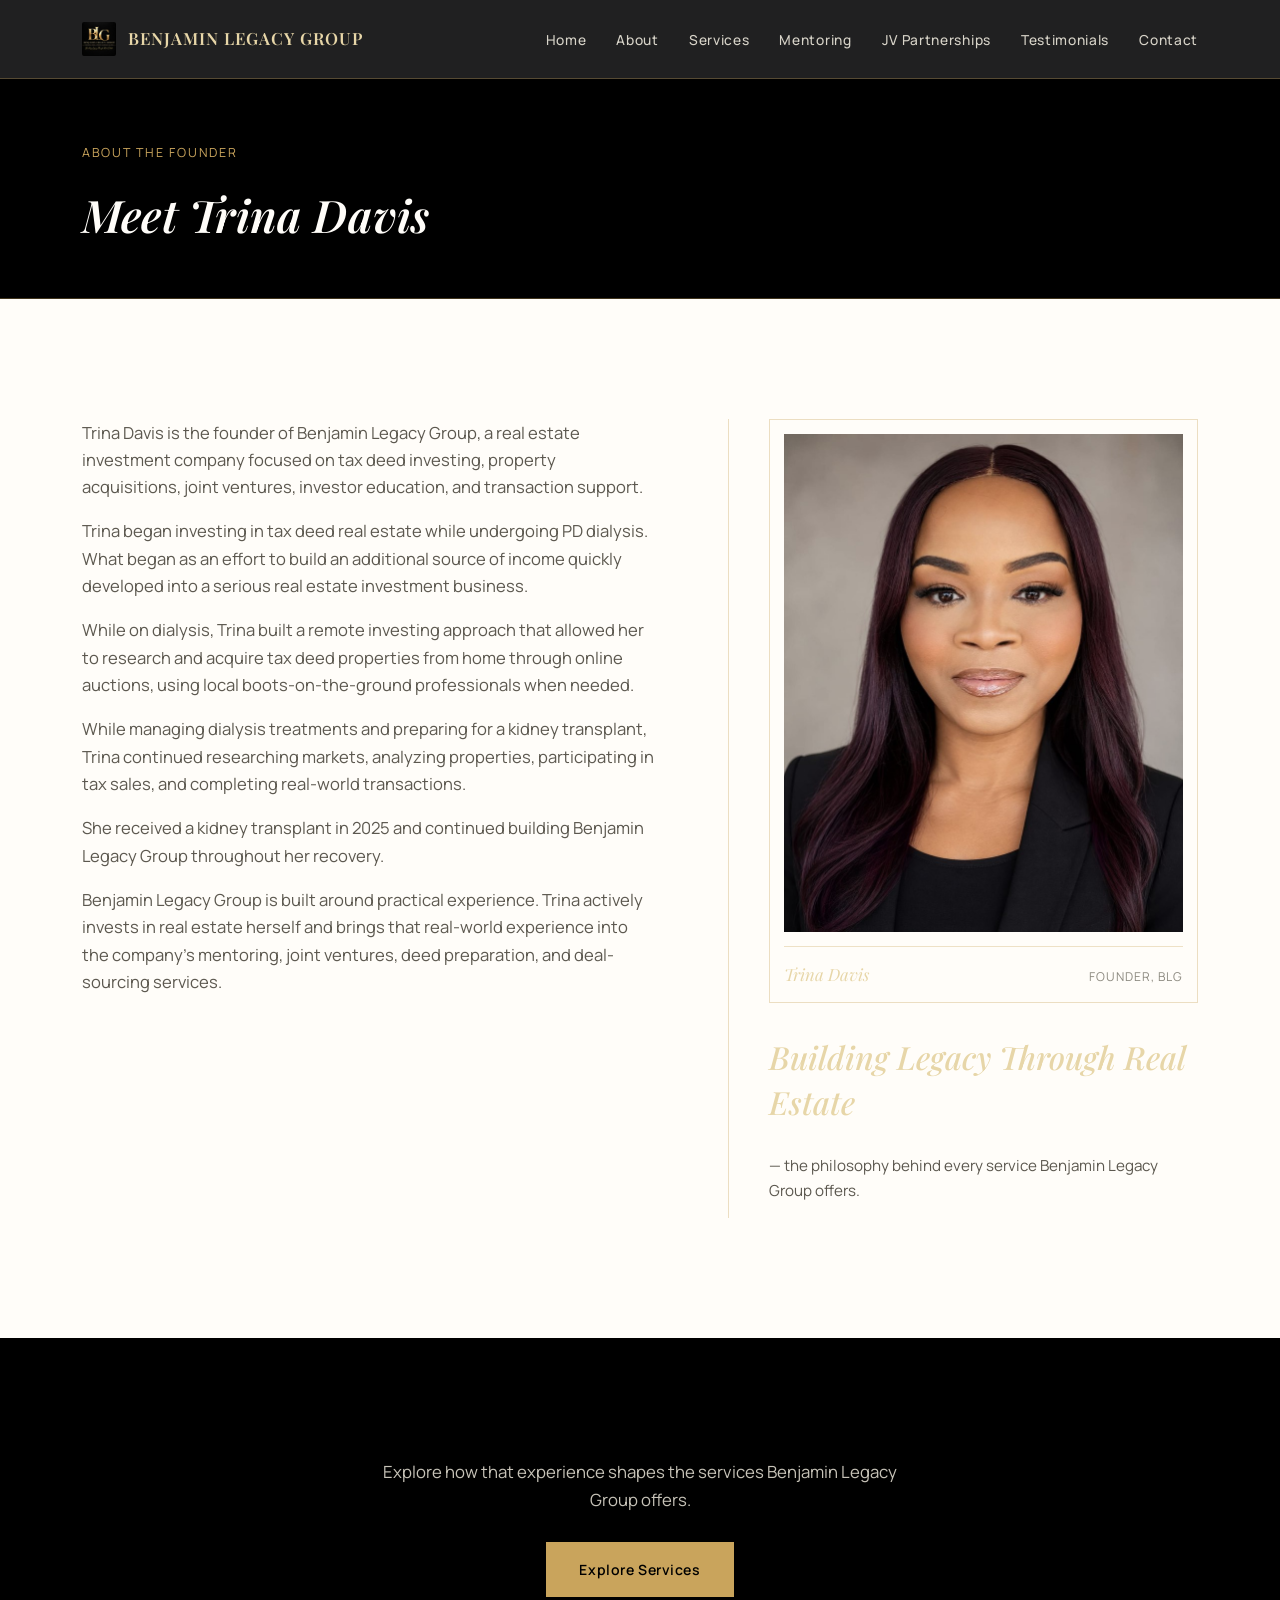
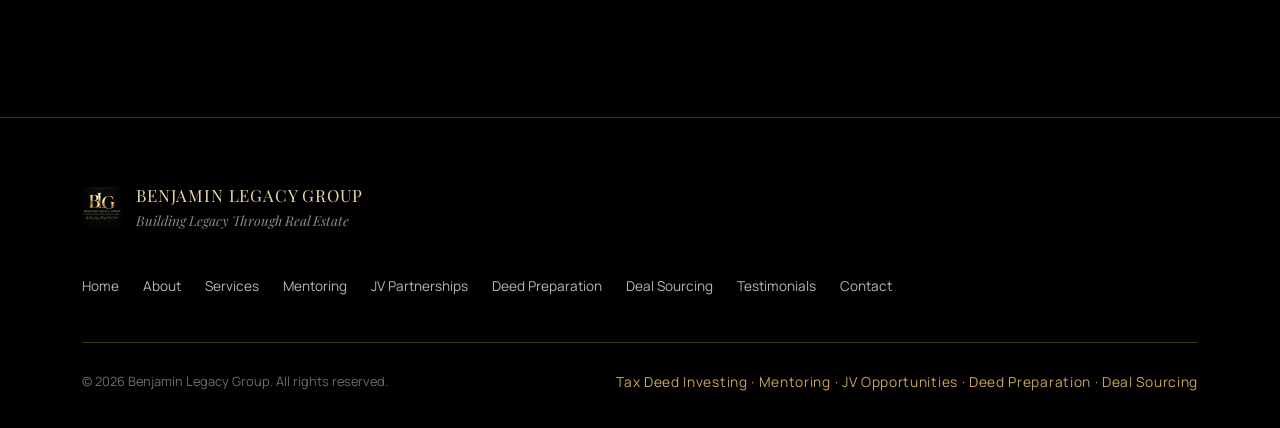
==== commit ededc412: "Update about.html" ====
--- a/about.html
+++ b/about.html
@@ -50,7 +50,7 @@
       <p>Trina began investing in tax deed real estate while undergoing PD dialysis. What began as an effort to build an additional source of income quickly developed into a serious real estate investment business.</p>
       <p>While on dialysis, Trina built a remote investing approach that allowed her to research and acquire tax deed properties from home through online auctions, using local boots-on-the-ground professionals when needed.</p>
       <p>While managing dialysis treatments and preparing for a kidney transplant, Trina continued researching markets, analyzing properties, participating in tax sales, and completing real-world transactions.</p>
-      <p>She received a kidney transplant in September 2025 and continued building Benjamin Legacy Group throughout her recovery.</p>
+      <p>She received a kidney transplant in 2025 and continued building Benjamin Legacy Group throughout her recovery.</p>
       <p>Benjamin Legacy Group is built around practical experience. Trina actively invests in real estate herself and brings that real-world experience into the company's mentoring, joint ventures, deed preparation, and deal-sourcing services.</p>
     </div>
     <div class="about-side">
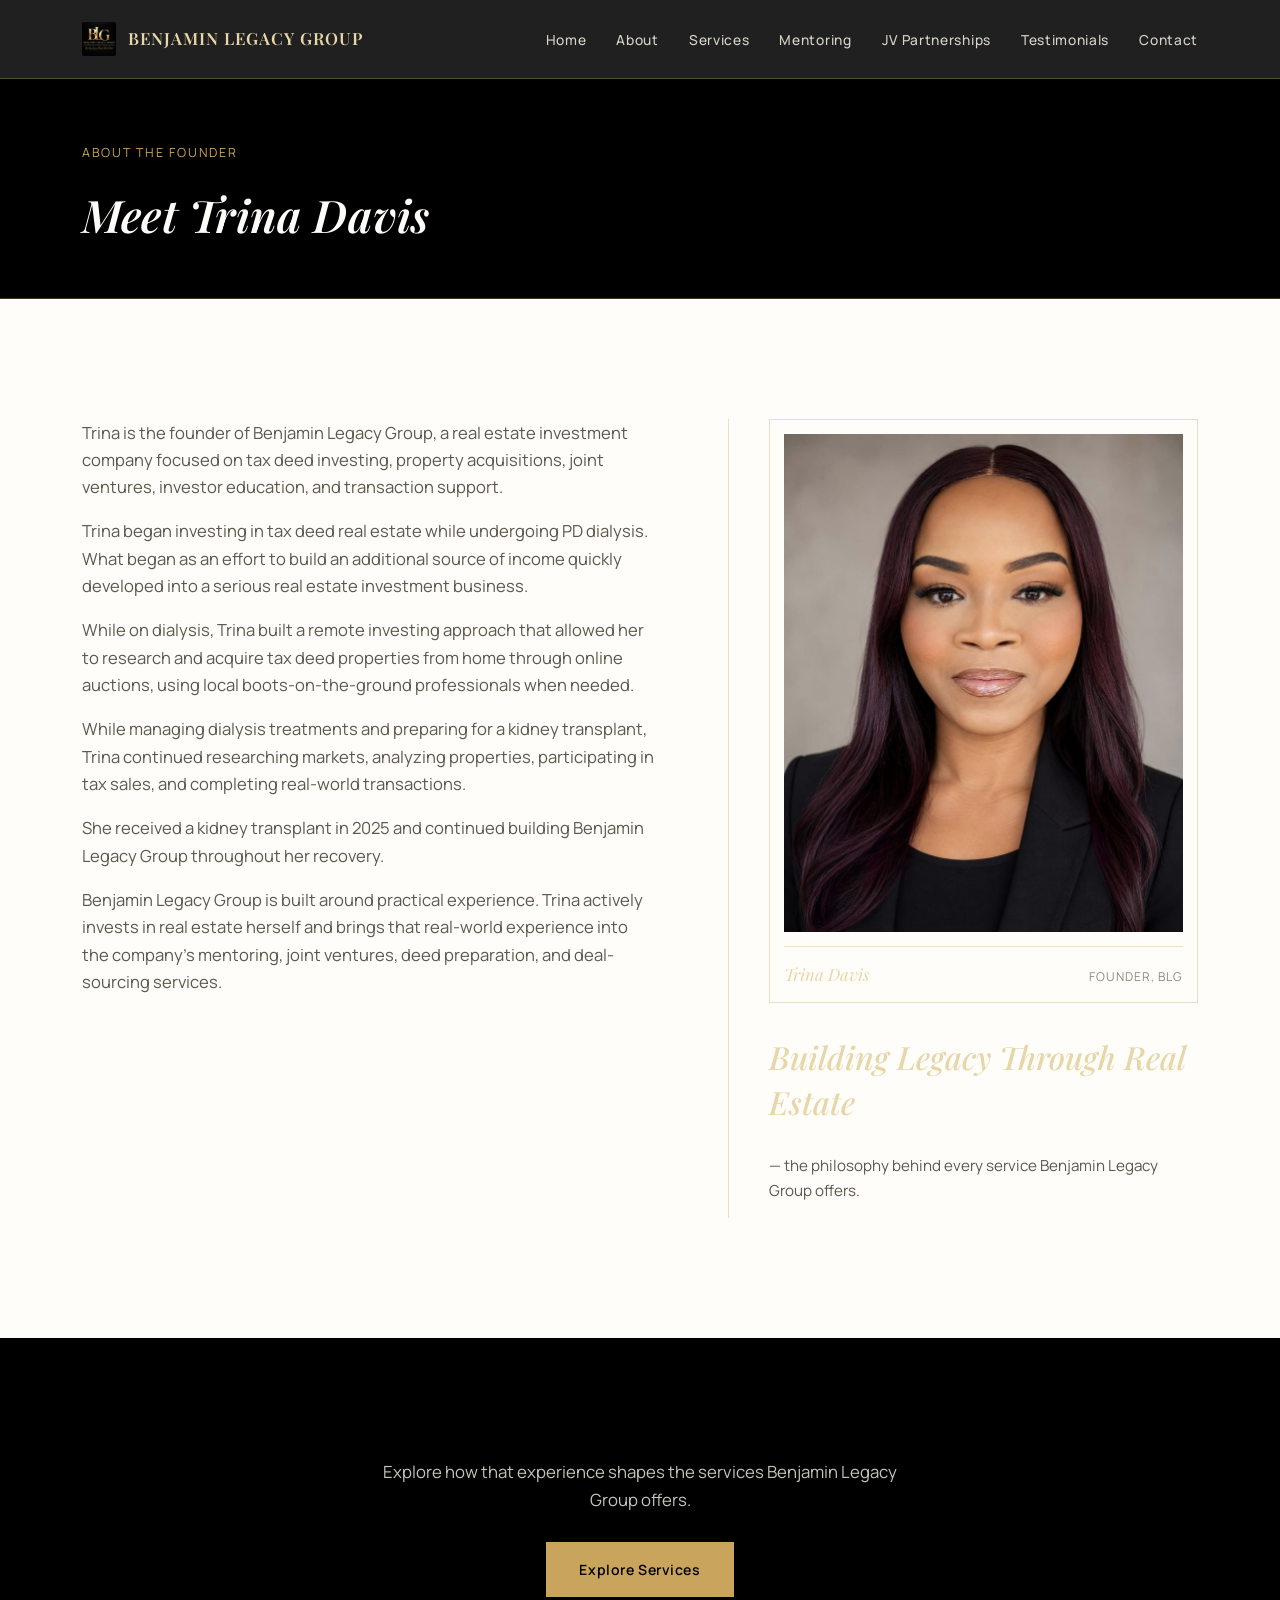
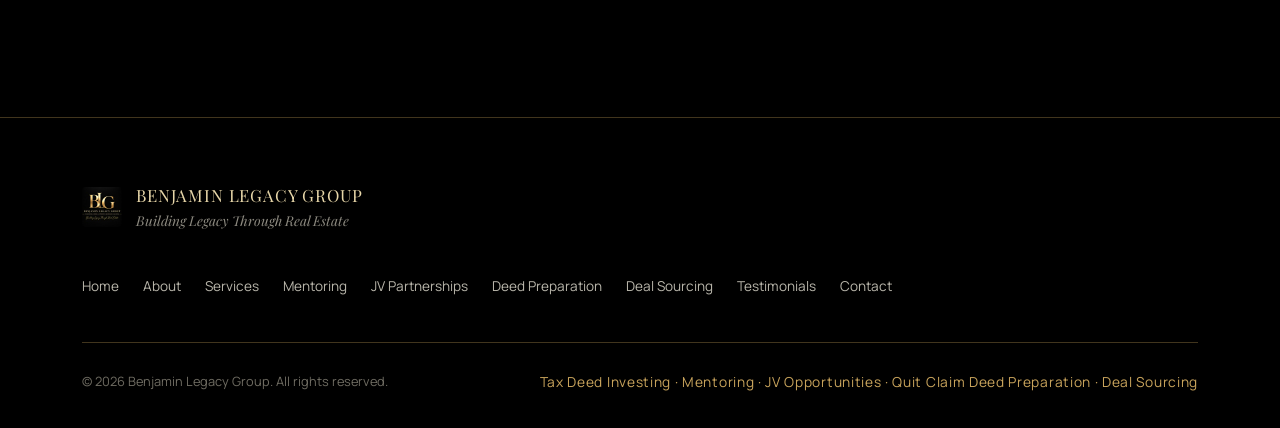
==== commit 13e7c313: "Update about.html" ====
--- a/about.html
+++ b/about.html
@@ -46,7 +46,7 @@
 <section class="on-white">
   <div class="container about-grid">
     <div class="about-copy">
-      <p>Trina Davis is the founder of Benjamin Legacy Group, a real estate investment company focused on tax deed investing, property acquisitions, joint ventures, investor education, and transaction support.</p>
+      <p>Trina is the founder of Benjamin Legacy Group, a real estate investment company focused on tax deed investing, property acquisitions, joint ventures, investor education, and transaction support.</p>
       <p>Trina began investing in tax deed real estate while undergoing PD dialysis. What began as an effort to build an additional source of income quickly developed into a serious real estate investment business.</p>
       <p>While on dialysis, Trina built a remote investing approach that allowed her to research and acquire tax deed properties from home through online auctions, using local boots-on-the-ground professionals when needed.</p>
       <p>While managing dialysis treatments and preparing for a kidney transplant, Trina continued researching markets, analyzing properties, participating in tax sales, and completing real-world transactions.</p>
@@ -97,7 +97,7 @@
     </div>
     <div class="footer-bottom">
       <span>&copy; 2026 Benjamin Legacy Group. All rights reserved.</span>
-      <span class="services-line">Tax Deed Investing · Mentoring · JV Opportunities · Deed Preparation · Deal Sourcing</span>
+      <span class="services-line">Tax Deed Investing · Mentoring · JV Opportunities · Quit Claim Deed Preparation · Deal Sourcing</span>
     </div>
   </div>
 </footer>
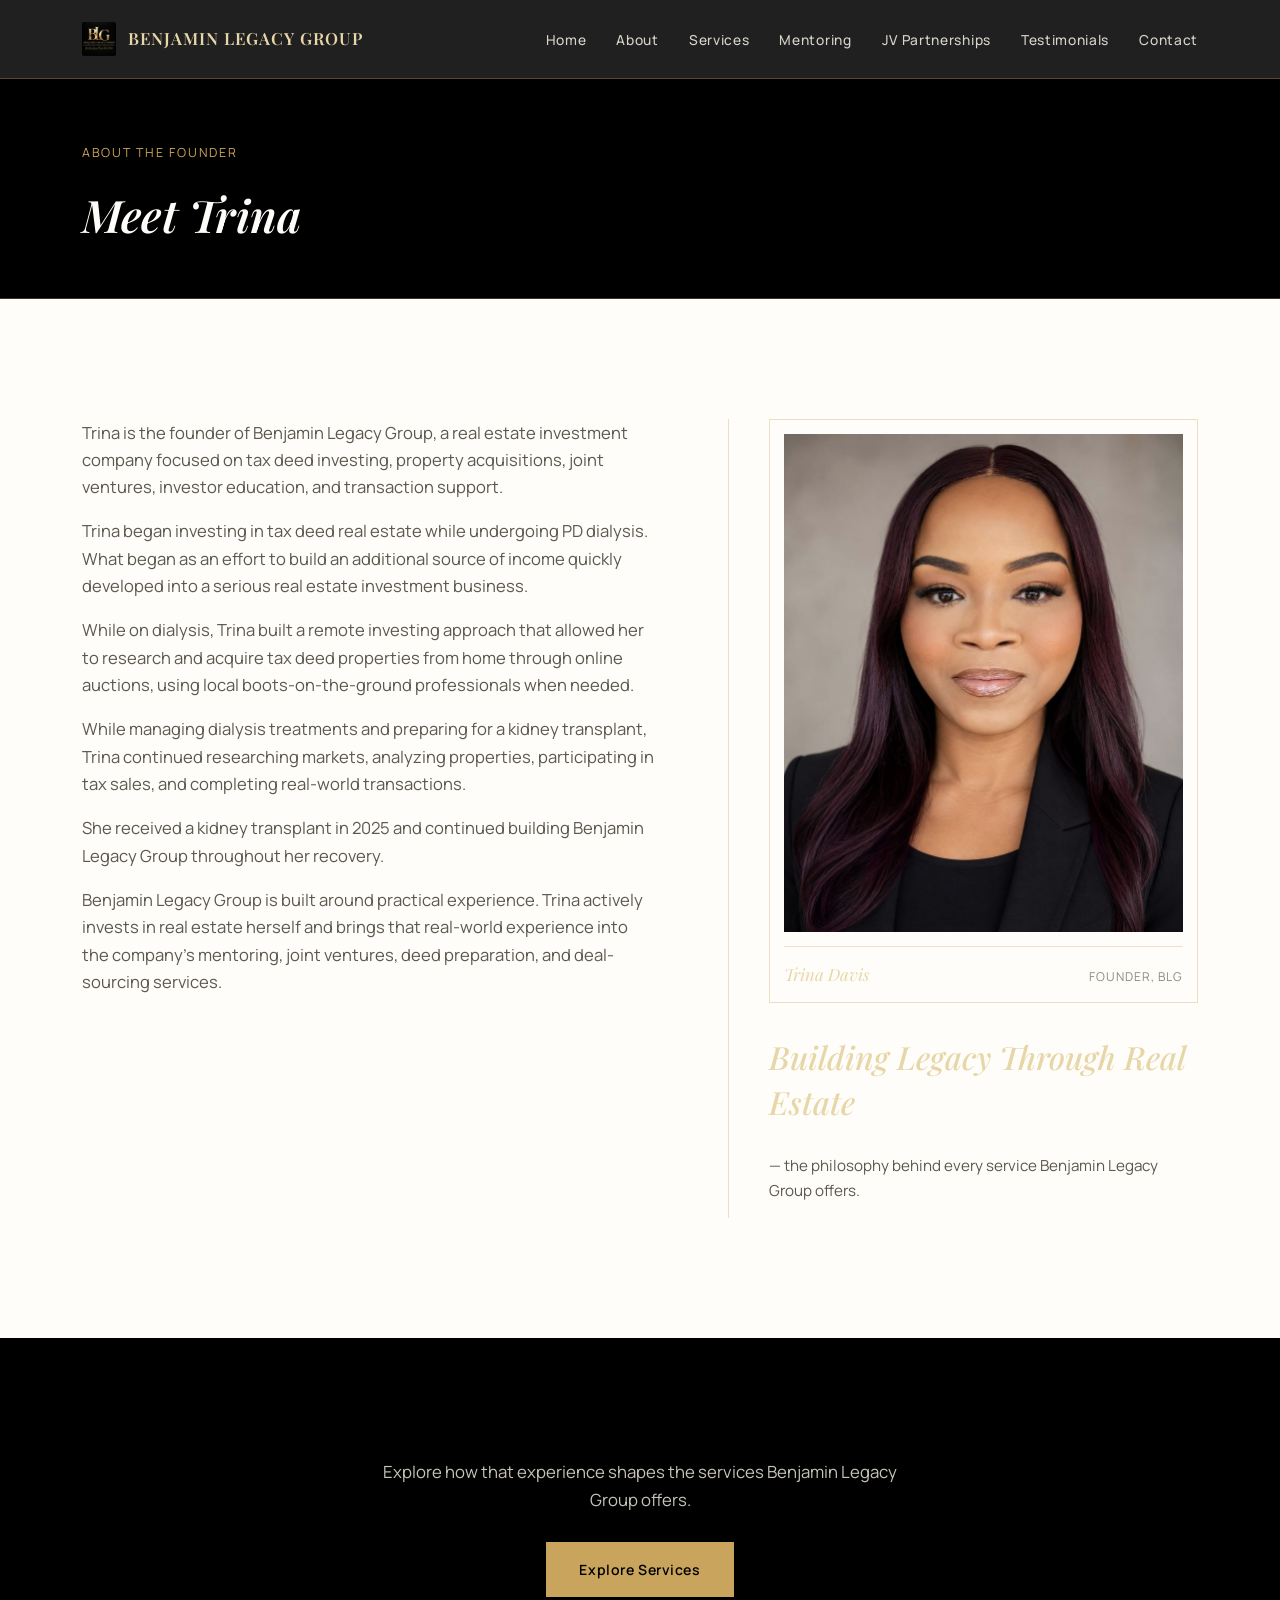
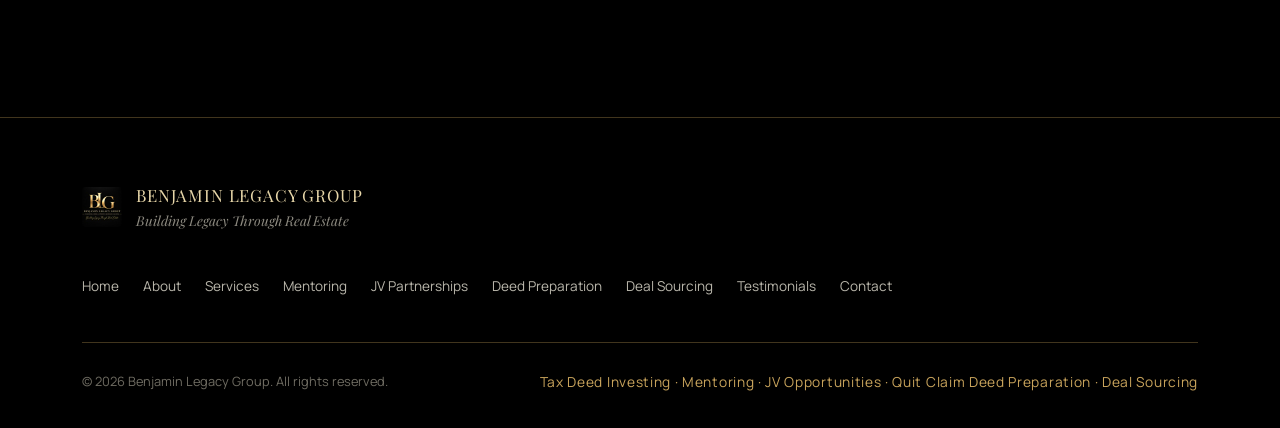
==== commit a207c700: "Update about.html" ====
--- a/about.html
+++ b/about.html
@@ -39,7 +39,7 @@
 <div class="page-header">
   <div class="container">
     <div class="eyebrow">About the Founder</div>
-    <h1>Meet Trina Davis</h1>
+    <h1>Meet Trina</h1>
   </div>
 </div>
 
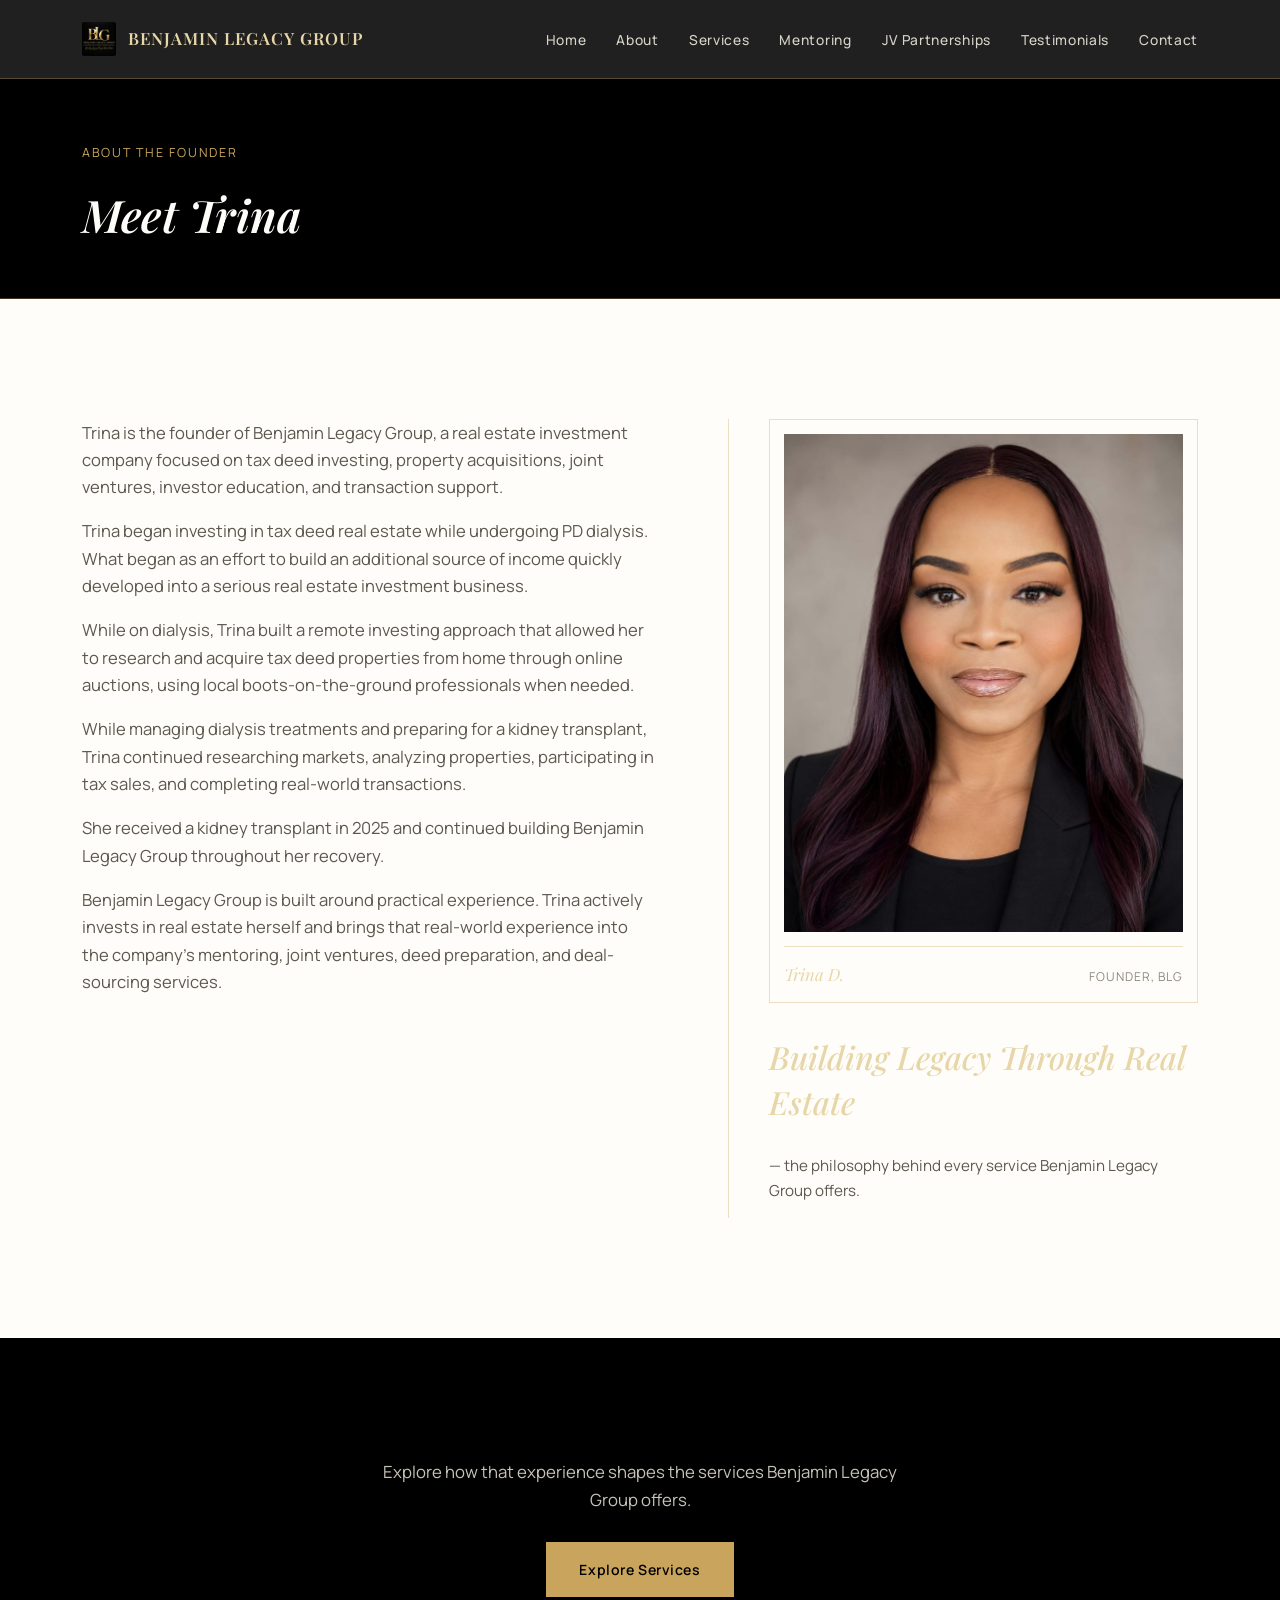
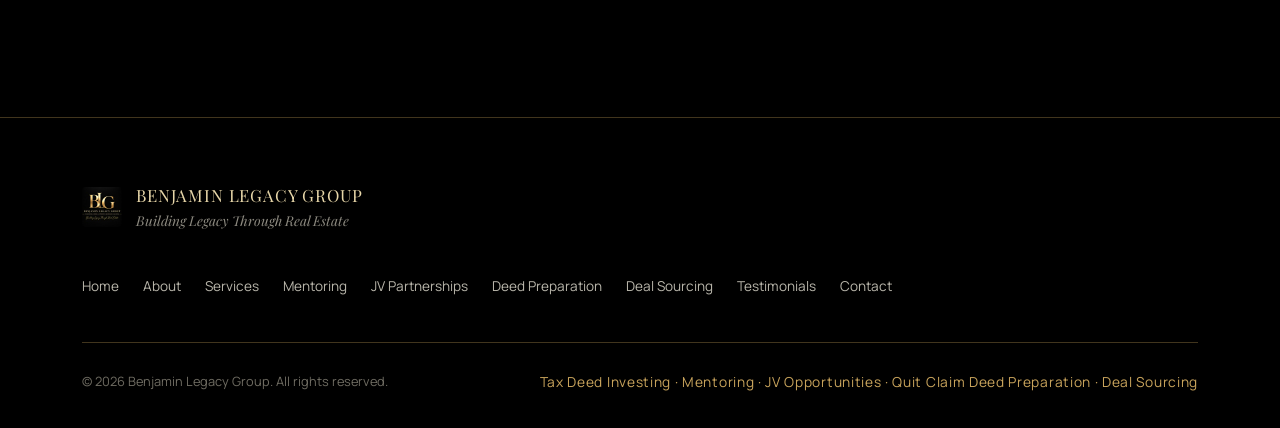
==== commit 76955edb: "Update about.html" ====
--- a/about.html
+++ b/about.html
@@ -57,7 +57,7 @@
      <div class="founder-photo-frame" style="margin-bottom:32px;">
   <img src="images/headshot.jpg" alt="Trina Davis, founder of Benjamin Legacy Group">
   <div class="founder-photo-cap">
-    <span class="fp-name">Trina Davis</span>
+    <span class="fp-name">Trina D.</span>
     <span class="fp-role">Founder, BLG</span>
   </div>
 </div> <div class="founder-quote">Building Legacy Through Real Estate</div>
